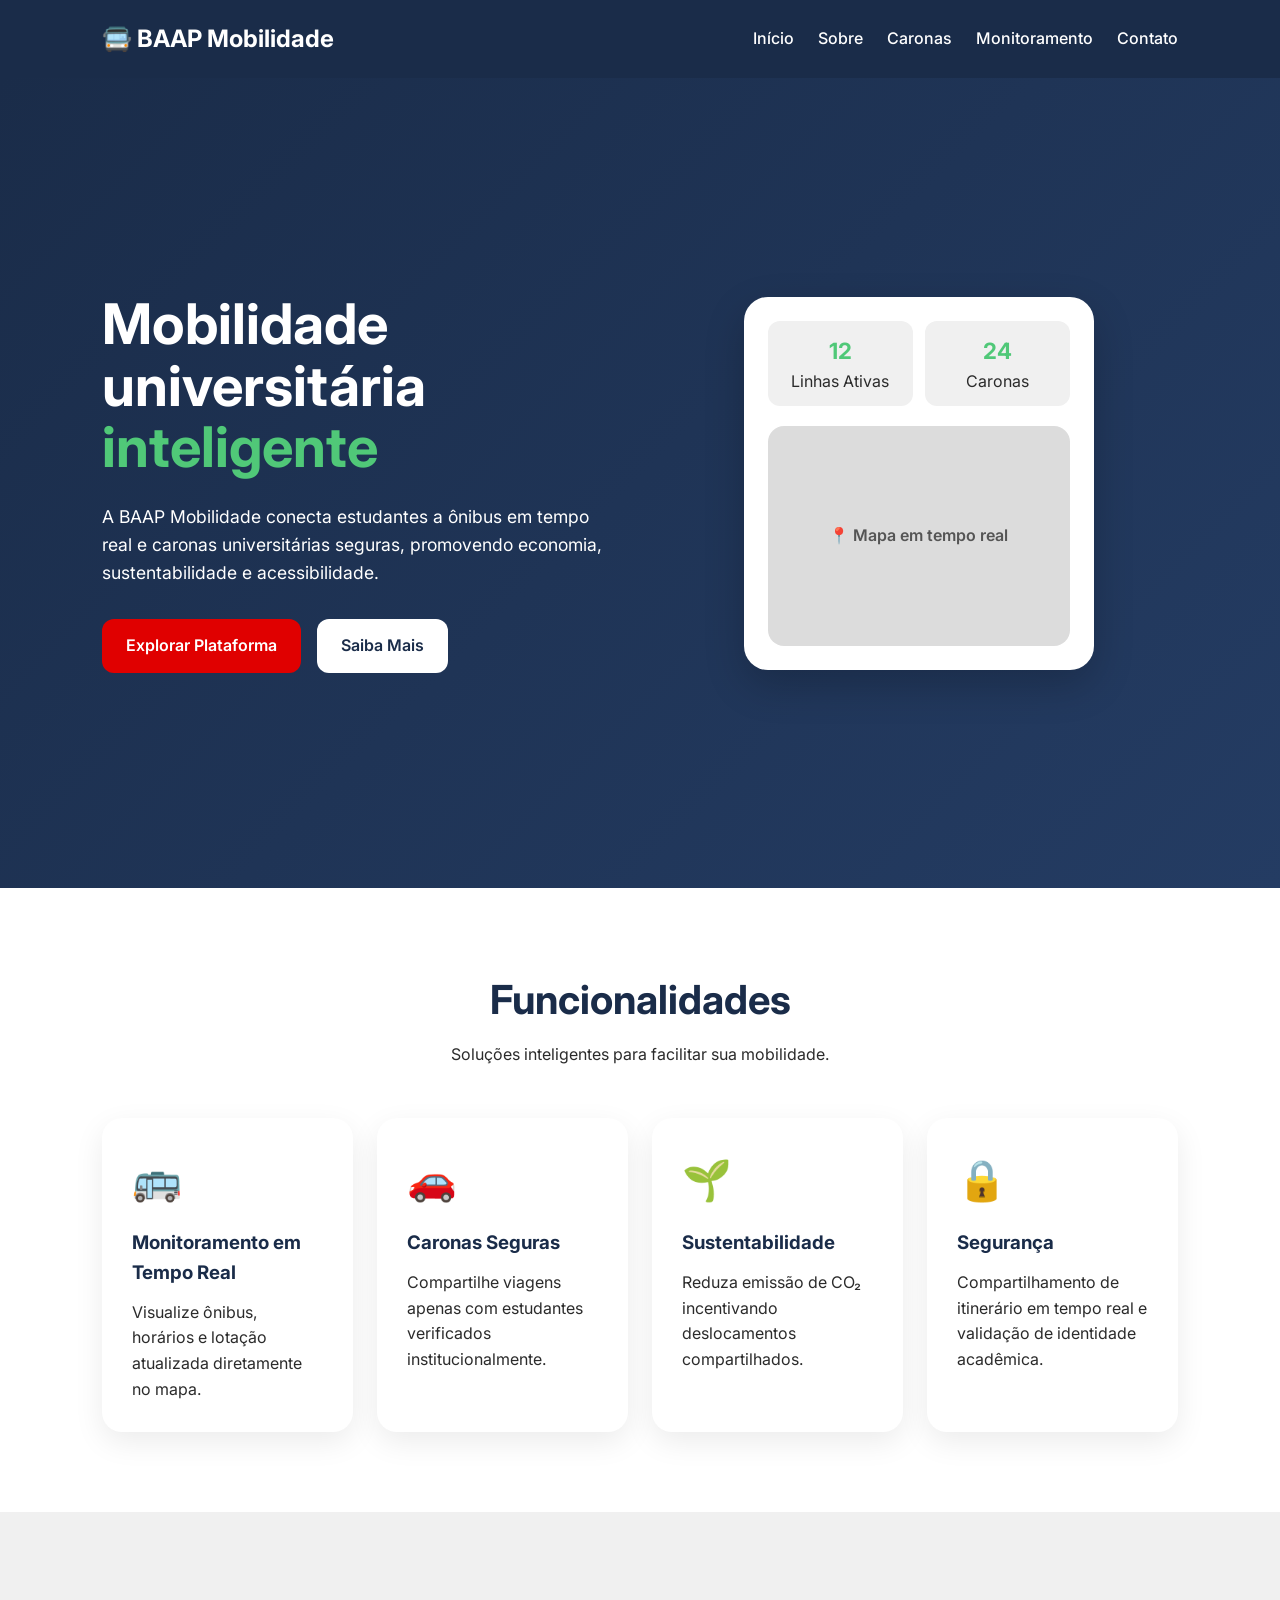
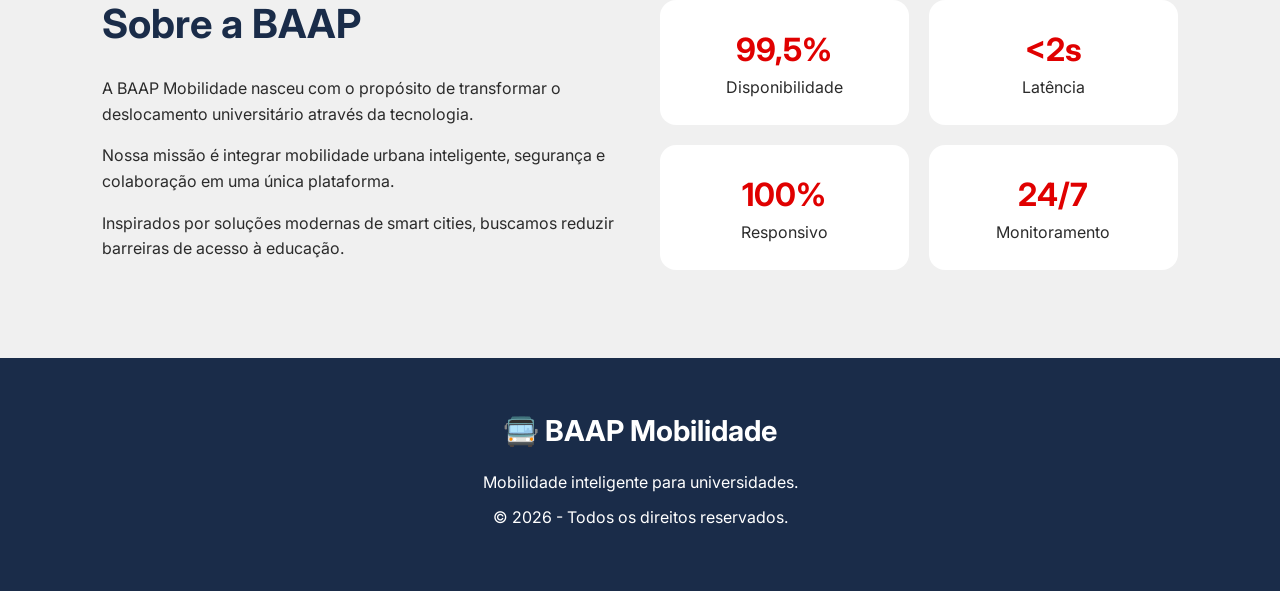
==== index.html @ 91252daf "começo dp projeot - Adicionado doc - Feito pagina (necessario ajustes) - feito arquivo banco de dado" ====
<!DOCTYPE html>
<html lang="pt-BR">
<head>
  <meta charset="UTF-8" />
  <meta name="viewport" content="width=device-width, initial-scale=1.0"/>

  <title>BAAP Mobilidade</title>

  <meta
    name="description"
    content="Plataforma inteligente de mobilidade universitária com monitoramento de ônibus em tempo real e sistema seguro de caronas compartilhadas."
  />

  <link rel="preconnect" href="https://fonts.googleapis.com">
  <link rel="preconnect" href="https://fonts.gstatic.com" crossorigin>

  <link
    href="https://fonts.googleapis.com/css2?family=Inter:wght@300;400;500;600;700&display=swap"
    rel="stylesheet"
  />

  <style>

    *{
      margin:0;
      padding:0;
      box-sizing:border-box;
    }

    :root{
      --red:#E00000;
      --blue:#1A2C49;
      --green:#50C878;
      --light:#F0F0F0;
      --white:#FFFFFF;
      --text:#2b2b2b;
    }

    body{
      font-family:'Inter', sans-serif;
      background:var(--white);
      color:var(--text);
      line-height:1.6;
    }

    header{
      width:100%;
      background:var(--blue);
      color:var(--white);
      padding:20px 8%;
      display:flex;
      align-items:center;
      justify-content:space-between;
      position:sticky;
      top:0;
      z-index:999;
    }

    .logo{
      font-size:1.5rem;
      font-weight:700;
    }

    nav ul{
      display:flex;
      list-style:none;
      gap:24px;
    }

    nav a{
      color:var(--white);
      text-decoration:none;
      font-weight:500;
      transition:.3s;
    }

    nav a:hover{
      color:var(--green);
    }

    .hero{
      min-height:90vh;
      display:flex;
      align-items:center;
      justify-content:space-between;
      padding:60px 8%;
      background:linear-gradient(
        135deg,
        #1A2C49 0%,
        #243c63 100%
      );
      color:white;
      gap:40px;
      flex-wrap:wrap;
    }

    .hero-text{
      flex:1;
      min-width:300px;
    }

    .hero-text h1{
      font-size:3.5rem;
      line-height:1.1;
      margin-bottom:24px;
    }

    .hero-text span{
      color:var(--green);
    }

    .hero-text p{
      font-size:1.1rem;
      margin-bottom:32px;
      max-width:600px;
    }

    .hero-buttons{
      display:flex;
      gap:16px;
      flex-wrap:wrap;
    }

    .btn{
      padding:14px 24px;
      border:none;
      border-radius:12px;
      cursor:pointer;
      font-size:1rem;
      font-weight:600;
      transition:.3s;
      text-decoration:none;
      display:inline-block;
    }

    .btn-primary{
      background:var(--red);
      color:white;
    }

    .btn-primary:hover{
      background:#b80000;
      transform:translateY(-2px);
    }

    .btn-secondary{
      background:white;
      color:var(--blue);
    }

    .btn-secondary:hover{
      transform:translateY(-2px);
    }

    .hero-image{
      flex:1;
      min-width:300px;
      display:flex;
      justify-content:center;
    }

    .hero-card{
      background:white;
      width:350px;
      border-radius:24px;
      padding:24px;
      color:var(--text);
      box-shadow:0 15px 40px rgba(0,0,0,0.2);
    }

    .status{
      display:flex;
      justify-content:space-between;
      margin-bottom:20px;
    }

    .status-item{
      background:var(--light);
      padding:12px;
      border-radius:12px;
      width:48%;
      text-align:center;
    }

    .status-item h3{
      color:var(--green);
      font-size:1.4rem;
    }

    .map{
      background:#dcdcdc;
      border-radius:16px;
      height:220px;
      display:flex;
      align-items:center;
      justify-content:center;
      font-weight:600;
      color:#555;
    }

    section{
      padding:80px 8%;
    }

    .section-title{
      text-align:center;
      margin-bottom:50px;
    }

    .section-title h2{
      font-size:2.5rem;
      color:var(--blue);
      margin-bottom:10px;
    }

    .cards{
      display:grid;
      grid-template-columns:repeat(auto-fit,minmax(250px,1fr));
      gap:24px;
    }

    .card{
      background:white;
      padding:30px;
      border-radius:20px;
      box-shadow:0 10px 30px rgba(0,0,0,0.08);
      transition:.3s;
    }

    .card:hover{
      transform:translateY(-8px);
    }

    .card-icon{
      font-size:2.5rem;
      margin-bottom:16px;
    }

    .card h3{
      color:var(--blue);
      margin-bottom:12px;
    }

    .about{
      background:var(--light);
    }

    .about-content{
      display:grid;
      grid-template-columns:1fr 1fr;
      gap:40px;
      align-items:center;
    }

    .about-text h2{
      color:var(--blue);
      font-size:2.5rem;
      margin-bottom:20px;
    }

    .about-text p{
      margin-bottom:16px;
    }

    .metrics{
      display:grid;
      grid-template-columns:repeat(2,1fr);
      gap:20px;
    }

    .metric{
      background:white;
      padding:24px;
      border-radius:16px;
      text-align:center;
    }

    .metric h3{
      color:var(--red);
      font-size:2rem;
    }

    footer{
      background:var(--blue);
      color:white;
      padding:50px 8%;
      text-align:center;
    }

    footer h3{
      margin-bottom:16px;
      font-size:1.8rem;
    }

    footer p{
      margin-bottom:10px;
    }

    @media(max-width:900px){

      .hero{
        flex-direction:column;
        text-align:center;
      }

      .hero-text h1{
        font-size:2.7rem;
      }

      .about-content{
        grid-template-columns:1fr;
      }

      nav ul{
        gap:12px;
      }

    }

    @media(max-width:600px){

      header{
        flex-direction:column;
        gap:16px;
      }

      .hero-text h1{
        font-size:2.2rem;
      }

      .hero-card{
        width:100%;
      }

      .metrics{
        grid-template-columns:1fr;
      }

    }

  </style>
</head>

<body>

  <header>

    <div class="logo">
      🚍 BAAP Mobilidade
    </div>

    <nav>
      <ul>
        <li><a href="#">Início</a></li>
        <li><a href="#">Sobre</a></li>
        <li><a href="#">Caronas</a></li>
        <li><a href="#">Monitoramento</a></li>
        <li><a href="#">Contato</a></li>
      </ul>
    </nav>

  </header>

  <section class="hero">

    <div class="hero-text">

      <h1>
        Mobilidade universitária
        <span>inteligente</span>
      </h1>

      <p>
        A BAAP Mobilidade conecta estudantes a ônibus em tempo real
        e caronas universitárias seguras, promovendo economia,
        sustentabilidade e acessibilidade.
      </p>

      <div class="hero-buttons">

        <a href="#" class="btn btn-primary">
          Explorar Plataforma
        </a>

        <a href="#" class="btn btn-secondary">
          Saiba Mais
        </a>

      </div>

    </div>

    <div class="hero-image">

      <div class="hero-card">

        <div class="status">

          <div class="status-item">
            <h3>12</h3>
            <p>Linhas Ativas</p>
          </div>

          <div class="status-item">
            <h3>24</h3>
            <p>Caronas</p>
          </div>

        </div>

        <div class="map">
          📍 Mapa em tempo real
        </div>

      </div>

    </div>

  </section>

  <section>

    <div class="section-title">

      <h2>Funcionalidades</h2>

      <p>
        Soluções inteligentes para facilitar sua mobilidade.
      </p>

    </div>

    <div class="cards">

      <div class="card">

        <div class="card-icon">🚌</div>

        <h3>Monitoramento em Tempo Real</h3>

        <p>
          Visualize ônibus, horários e lotação atualizada
          diretamente no mapa.
        </p>

      </div>

      <div class="card">

        <div class="card-icon">🚗</div>

        <h3>Caronas Seguras</h3>

        <p>
          Compartilhe viagens apenas com estudantes
          verificados institucionalmente.
        </p>

      </div>

      <div class="card">

        <div class="card-icon">🌱</div>

        <h3>Sustentabilidade</h3>

        <p>
          Reduza emissão de CO₂ incentivando
          deslocamentos compartilhados.
        </p>

      </div>

      <div class="card">

        <div class="card-icon">🔒</div>

        <h3>Segurança</h3>

        <p>
          Compartilhamento de itinerário em tempo real
          e validação de identidade acadêmica.
        </p>

      </div>

    </div>

  </section>

  <section class="about">

    <div class="about-content">

      <div class="about-text">

        <h2>Sobre a BAAP</h2>

        <p>
          A BAAP Mobilidade nasceu com o propósito de transformar
          o deslocamento universitário através da tecnologia.
        </p>

        <p>
          Nossa missão é integrar mobilidade urbana inteligente,
          segurança e colaboração em uma única plataforma.
        </p>

        <p>
          Inspirados por soluções modernas de smart cities,
          buscamos reduzir barreiras de acesso à educação.
        </p>

      </div>

      <div class="metrics">

        <div class="metric">
          <h3>99,5%</h3>
          <p>Disponibilidade</p>
        </div>

        <div class="metric">
          <h3>&lt;2s</h3>
          <p>Latência</p>
        </div>

        <div class="metric">
          <h3>100%</h3>
          <p>Responsivo</p>
        </div>

        <div class="metric">
          <h3>24/7</h3>
          <p>Monitoramento</p>
        </div>

      </div>

    </div>

  </section>

  <footer>

    <h3>🚍 BAAP Mobilidade</h3>

    <p>
      Mobilidade inteligente para universidades.
    </p>

    <p>
      © 2026 - Todos os direitos reservados.
    </p>

  </footer>

</body>
</html>
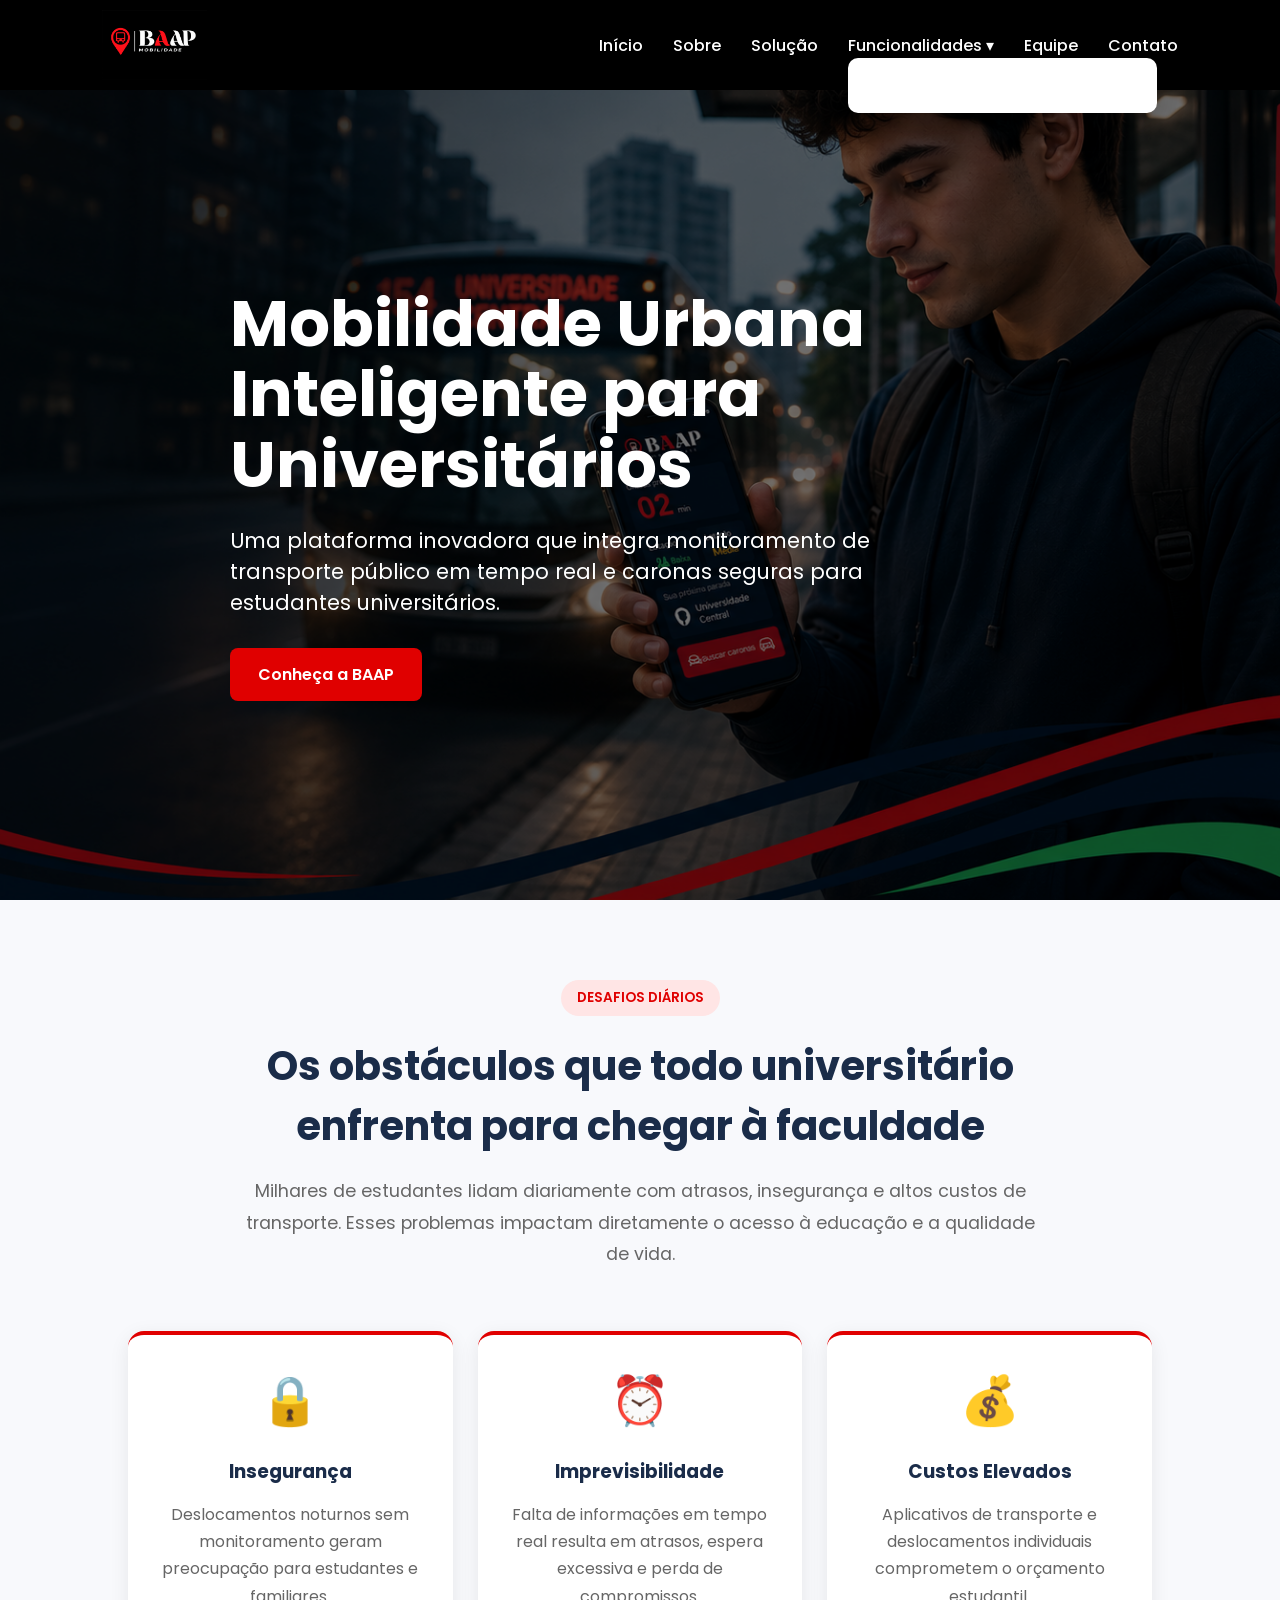
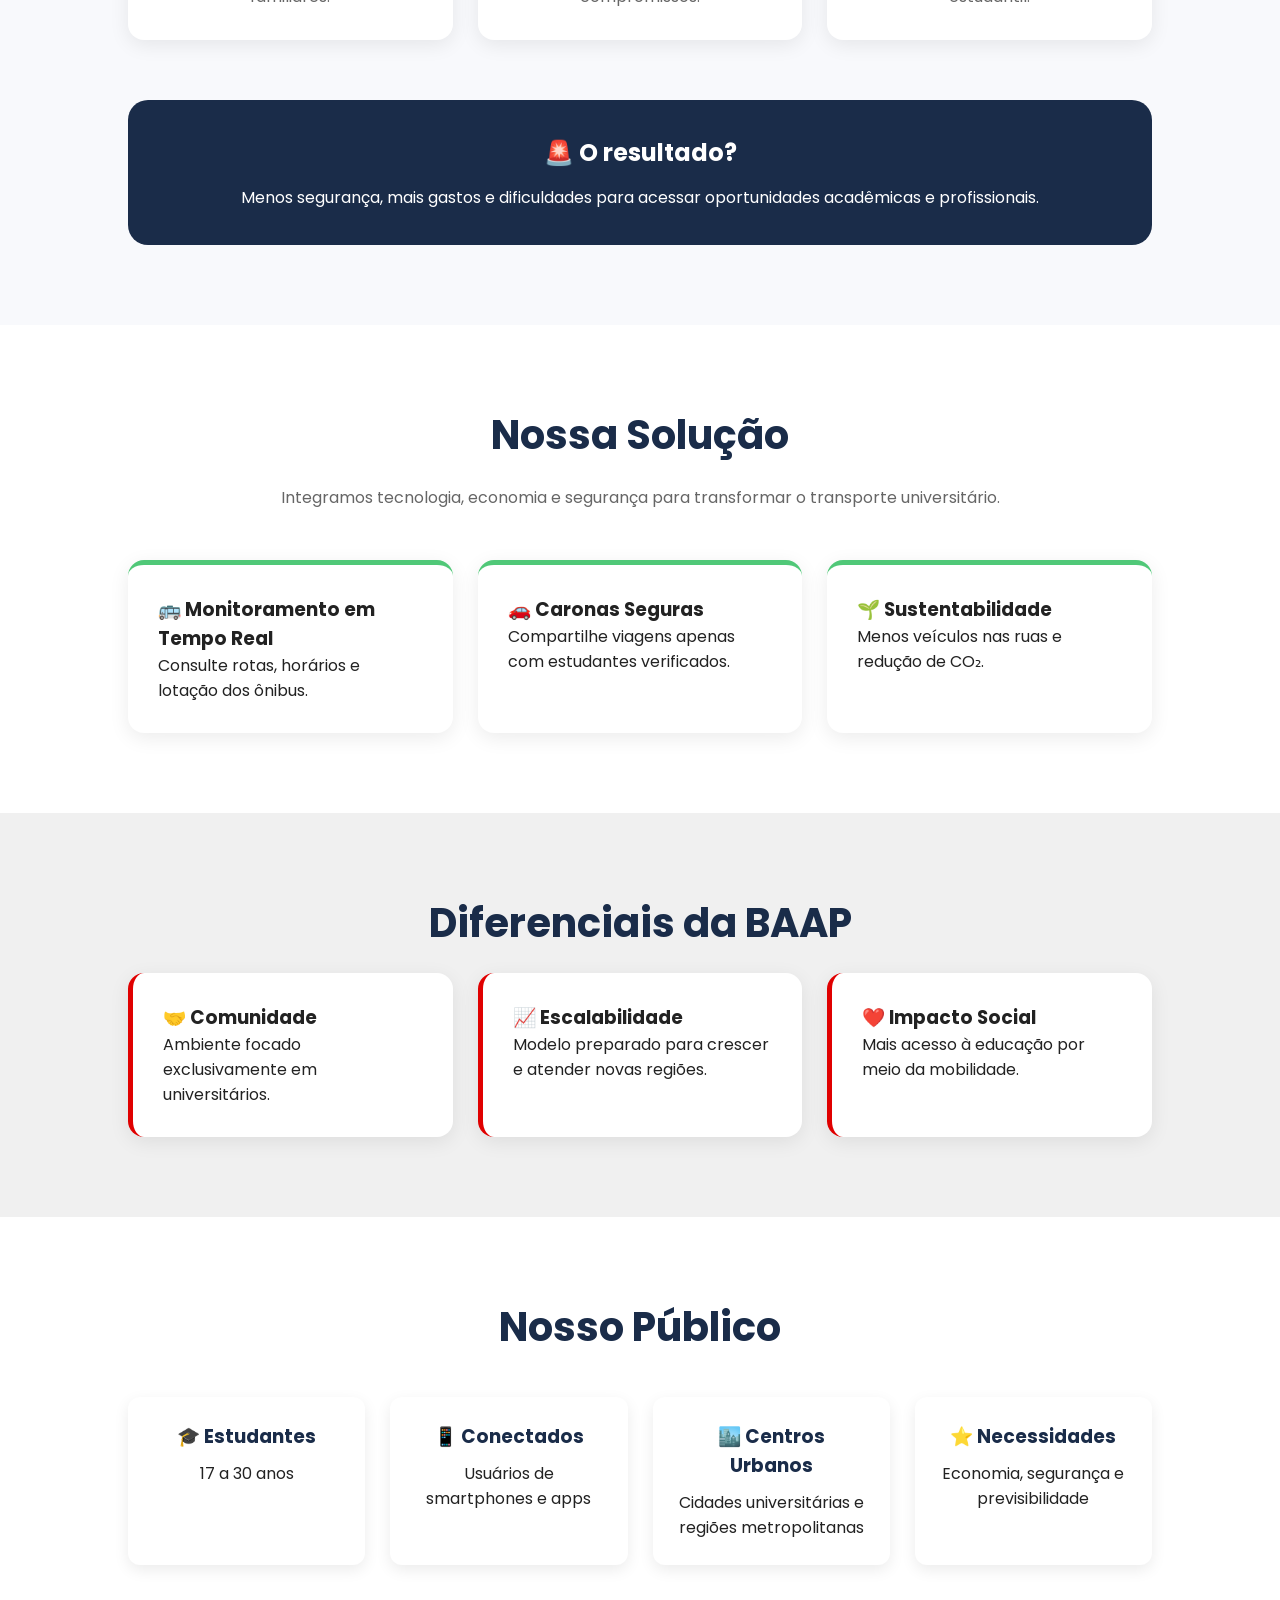
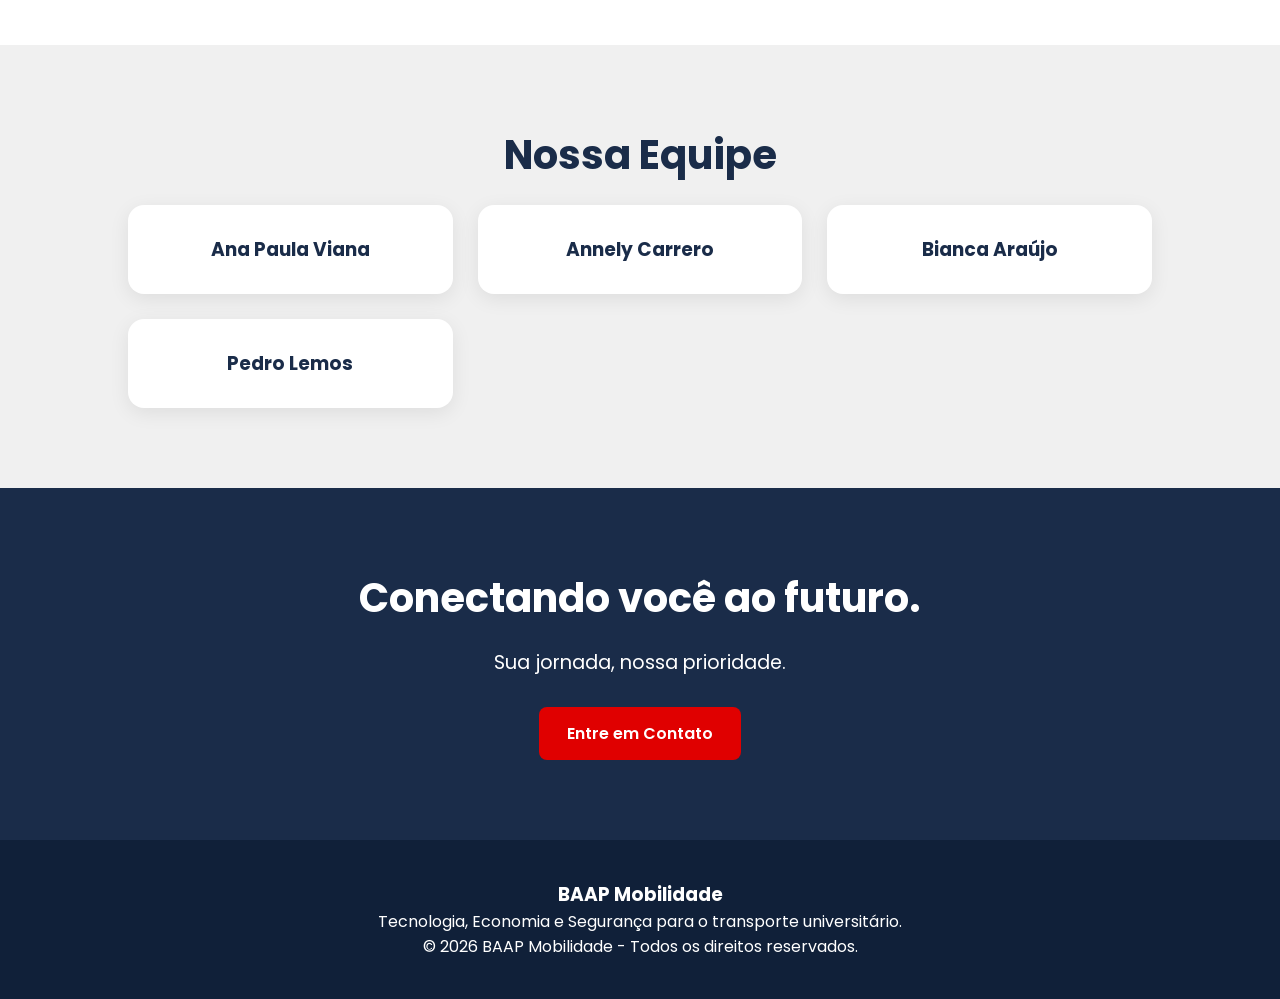
==== commit e4fb93d5: "paginas caronas e monitoramento adicionado paginas de carona e monitoramento  -" ====
--- a/index.html
+++ b/index.html
@@ -1,559 +1,343 @@
 <!DOCTYPE html>
 <html lang="pt-BR">
 <head>
-  <meta charset="UTF-8" />
-  <meta name="viewport" content="width=device-width, initial-scale=1.0"/>
-
-  <title>BAAP Mobilidade</title>
-
-  <meta
-    name="description"
-    content="Plataforma inteligente de mobilidade universitária com monitoramento de ônibus em tempo real e sistema seguro de caronas compartilhadas."
-  />
-
-  <link rel="preconnect" href="https://fonts.googleapis.com">
-  <link rel="preconnect" href="https://fonts.gstatic.com" crossorigin>
-
-  <link
-    href="https://fonts.googleapis.com/css2?family=Inter:wght@300;400;500;600;700&display=swap"
-    rel="stylesheet"
-  />
-
-  <style>
-
-    *{
-      margin:0;
-      padding:0;
-      box-sizing:border-box;
-    }
-
-    :root{
-      --red:#E00000;
-      --blue:#1A2C49;
-      --green:#50C878;
-      --light:#F0F0F0;
-      --white:#FFFFFF;
-      --text:#2b2b2b;
-    }
-
-    body{
-      font-family:'Inter', sans-serif;
-      background:var(--white);
-      color:var(--text);
-      line-height:1.6;
-    }
-
-    header{
-      width:100%;
-      background:var(--blue);
-      color:var(--white);
-      padding:20px 8%;
-      display:flex;
-      align-items:center;
-      justify-content:space-between;
-      position:sticky;
-      top:0;
-      z-index:999;
-    }
-
-    .logo{
-      font-size:1.5rem;
-      font-weight:700;
-    }
-
-    nav ul{
-      display:flex;
-      list-style:none;
-      gap:24px;
-    }
-
-    nav a{
-      color:var(--white);
-      text-decoration:none;
-      font-weight:500;
-      transition:.3s;
-    }
-
-    nav a:hover{
-      color:var(--green);
-    }
-
-    .hero{
-      min-height:90vh;
-      display:flex;
-      align-items:center;
-      justify-content:space-between;
-      padding:60px 8%;
-      background:linear-gradient(
-        135deg,
-        #1A2C49 0%,
-        #243c63 100%
-      );
-      color:white;
-      gap:40px;
-      flex-wrap:wrap;
-    }
-
-    .hero-text{
-      flex:1;
-      min-width:300px;
-    }
-
-    .hero-text h1{
-      font-size:3.5rem;
-      line-height:1.1;
-      margin-bottom:24px;
-    }
-
-    .hero-text span{
-      color:var(--green);
-    }
-
-    .hero-text p{
-      font-size:1.1rem;
-      margin-bottom:32px;
-      max-width:600px;
-    }
-
-    .hero-buttons{
-      display:flex;
-      gap:16px;
-      flex-wrap:wrap;
-    }
-
-    .btn{
-      padding:14px 24px;
-      border:none;
-      border-radius:12px;
-      cursor:pointer;
-      font-size:1rem;
-      font-weight:600;
-      transition:.3s;
-      text-decoration:none;
-      display:inline-block;
-    }
-
-    .btn-primary{
-      background:var(--red);
-      color:white;
-    }
-
-    .btn-primary:hover{
-      background:#b80000;
-      transform:translateY(-2px);
-    }
-
-    .btn-secondary{
-      background:white;
-      color:var(--blue);
-    }
-
-    .btn-secondary:hover{
-      transform:translateY(-2px);
-    }
-
-    .hero-image{
-      flex:1;
-      min-width:300px;
-      display:flex;
-      justify-content:center;
-    }
-
-    .hero-card{
-      background:white;
-      width:350px;
-      border-radius:24px;
-      padding:24px;
-      color:var(--text);
-      box-shadow:0 15px 40px rgba(0,0,0,0.2);
-    }
-
-    .status{
-      display:flex;
-      justify-content:space-between;
-      margin-bottom:20px;
-    }
-
-    .status-item{
-      background:var(--light);
-      padding:12px;
-      border-radius:12px;
-      width:48%;
-      text-align:center;
-    }
-
-    .status-item h3{
-      color:var(--green);
-      font-size:1.4rem;
-    }
-
-    .map{
-      background:#dcdcdc;
-      border-radius:16px;
-      height:220px;
-      display:flex;
-      align-items:center;
-      justify-content:center;
-      font-weight:600;
-      color:#555;
-    }
-
-    section{
-      padding:80px 8%;
-    }
-
-    .section-title{
-      text-align:center;
-      margin-bottom:50px;
-    }
-
-    .section-title h2{
-      font-size:2.5rem;
-      color:var(--blue);
-      margin-bottom:10px;
-    }
-
-    .cards{
-      display:grid;
-      grid-template-columns:repeat(auto-fit,minmax(250px,1fr));
-      gap:24px;
-    }
-
-    .card{
-      background:white;
-      padding:30px;
-      border-radius:20px;
-      box-shadow:0 10px 30px rgba(0,0,0,0.08);
-      transition:.3s;
-    }
-
-    .card:hover{
-      transform:translateY(-8px);
-    }
-
-    .card-icon{
-      font-size:2.5rem;
-      margin-bottom:16px;
-    }
-
-    .card h3{
-      color:var(--blue);
-      margin-bottom:12px;
-    }
-
-    .about{
-      background:var(--light);
-    }
-
-    .about-content{
-      display:grid;
-      grid-template-columns:1fr 1fr;
-      gap:40px;
-      align-items:center;
-    }
-
-    .about-text h2{
-      color:var(--blue);
-      font-size:2.5rem;
-      margin-bottom:20px;
-    }
-
-    .about-text p{
-      margin-bottom:16px;
-    }
-
-    .metrics{
-      display:grid;
-      grid-template-columns:repeat(2,1fr);
-      gap:20px;
-    }
-
-    .metric{
-      background:white;
-      padding:24px;
-      border-radius:16px;
-      text-align:center;
-    }
-
-    .metric h3{
-      color:var(--red);
-      font-size:2rem;
-    }
-
-    footer{
-      background:var(--blue);
-      color:white;
-      padding:50px 8%;
-      text-align:center;
-    }
-
-    footer h3{
-      margin-bottom:16px;
-      font-size:1.8rem;
-    }
-
-    footer p{
-      margin-bottom:10px;
-    }
-
-    @media(max-width:900px){
-
-      .hero{
-        flex-direction:column;
-        text-align:center;
-      }
-
-      .hero-text h1{
-        font-size:2.7rem;
-      }
-
-      .about-content{
-        grid-template-columns:1fr;
-      }
-
-      nav ul{
-        gap:12px;
-      }
-
-    }
-
-    @media(max-width:600px){
-
-      header{
-        flex-direction:column;
-        gap:16px;
-      }
-
-      .hero-text h1{
-        font-size:2.2rem;
-      }
-
-      .hero-card{
-        width:100%;
-      }
-
-      .metrics{
-        grid-template-columns:1fr;
-      }
-
-    }
-
-  </style>
+<meta charset="UTF-8">
+<meta name="viewport" content="width=device-width, initial-scale=1.0">
+
+<title>BAAP Mobilidade Urbana Inteligente</title>
+
+<link rel="stylesheet" href="css/home.css">
+<link rel="stylesheet" href="css/style.css">
+<link rel="stylesheet" href="css/responsive.css">
+
+<link href="https://fonts.googleapis.com/css2?family=Poppins:wght@300;400;500;600;700&display=swap" rel="stylesheet">
+<link rel="preconnect" href="https://fonts.googleapis.com">
+<link rel="preconnect" href="https://fonts.gstatic.com" crossorigin>
+<link href="https://fonts.googleapis.com/css2?family=Poppins:wght@300;400;500;600;700&display=swap" rel="stylesheet">
 </head>
 
+<script src="js/menu.js"></script>
+
 <body>
 
-  <header>
+<header class="header-pages">
 
     <div class="logo">
-      🚍 BAAP Mobilidade
-    </div>
+       <a href="index.html"></a>
+    <img src="assets/images/logo-baap5.png" alt="Logo BAAP">
+    </div>
+ 
 
     <nav>
-      <ul>
-        <li><a href="#">Início</a></li>
-        <li><a href="#">Sobre</a></li>
-        <li><a href="#">Caronas</a></li>
-        <li><a href="#">Monitoramento</a></li>
-        <li><a href="#">Contato</a></li>
-      </ul>
-    </nav>
-
-  </header>
-
-  <section class="hero">
-
-    <div class="hero-text">
-
-      <h1>
-        Mobilidade universitária
-        <span>inteligente</span>
-      </h1>
-
-      <p>
-        A BAAP Mobilidade conecta estudantes a ônibus em tempo real
-        e caronas universitárias seguras, promovendo economia,
-        sustentabilidade e acessibilidade.
-      </p>
-
-      <div class="hero-buttons">
-
-        <a href="#" class="btn btn-primary">
-          Explorar Plataforma
-        </a>
-
-        <a href="#" class="btn btn-secondary">
-          Saiba Mais
-        </a>
-
-      </div>
-
-    </div>
-
-    <div class="hero-image">
-
-      <div class="hero-card">
-
-        <div class="status">
-
-          <div class="status-item">
-            <h3>12</h3>
-            <p>Linhas Ativas</p>
-          </div>
-
-          <div class="status-item">
-            <h3>24</h3>
-            <p>Caronas</p>
-          </div>
-
-        </div>
-
-        <div class="map">
-          📍 Mapa em tempo real
-        </div>
-
-      </div>
-
-    </div>
-
-  </section>
-
-  <section>
-
-    <div class="section-title">
-
-      <h2>Funcionalidades</h2>
-
-      <p>
-        Soluções inteligentes para facilitar sua mobilidade.
-      </p>
+    <ul>
+
+        <li><a href="#inicio">Início</a></li>
+
+        <li><a href="pages/sobre.html">Sobre</a></li>
+
+        <li><a href="#solucao">Solução</a></li>
+
+        <li class="dropdown">
+
+    <a href="#" id="menuFuncionalidades">
+        Funcionalidades ▾
+    </a>
+
+    <ul class="dropdown-menu" id="submenuFuncionalidades">
+
+        <li>
+            <a href="pages/monitoramento.html">
+                Monitoramento
+            </a>
+        </li>
+
+        <li>
+            <a href="pages/caronas.html">
+                Caronas
+            </a>
+        </li>
+
+    </ul>
+
+</li>
+
+        <li><a href="pages/equipe.html">Equipe</a></li>
+
+        <li><a href="pages/contato.html">Contato</a></li>
+
+    </ul>
+</nav>
+    <!-- <nav>
+        <ul>
+            <li><a href="#inicio">Início</a></li>
+            <li><a href="#problema">Problema</a></li>
+            <li><a href="#solucao">Solução</a></li>
+            <li><a href="#equipe">Equipe</a></li>
+            <li><a href="pages/contato.html">Contato</a></li>
+        </ul>
+    </nav> -->
+
+</header>
+
+
+<section class="hero" id="inicio">
+
+    <div class="overlay"></div>
+
+    <div class="hero-content">
+
+        <div class="hero-text">
+
+            <h1>
+                Mobilidade Urbana Inteligente
+                para Universitários
+            </h1>
+
+            <p>
+                Uma plataforma inovadora que integra monitoramento de
+                transporte público em tempo real e caronas seguras para
+                estudantes universitários.
+            </p>
+
+            <a href="#solucao" class="btn">
+                Conheça a BAAP
+            </a>
+
+        </div>
+
+    </div>
+
+</section>
+
+<section class="problema" id="problema">
+
+    <div class="section-header">
+
+        <span class="tag">DESAFIOS DIÁRIOS</span>
+
+        <h2>Os obstáculos que todo universitário enfrenta para chegar à faculdade</h2>
+
+        <p>
+            Milhares de estudantes lidam diariamente com atrasos, insegurança
+            e altos custos de transporte. Esses problemas impactam diretamente
+            o acesso à educação e a qualidade de vida.
+        </p>
 
     </div>
 
     <div class="cards">
 
-      <div class="card">
-
-        <div class="card-icon">🚌</div>
-
-        <h3>Monitoramento em Tempo Real</h3>
+        <div class="card problema-card">
+
+            <div class="icon">🔒</div>
+
+            <h3>Insegurança</h3>
+
+            <p>
+                Deslocamentos noturnos sem monitoramento geram preocupação
+                para estudantes e familiares.
+            </p>
+
+        </div>
+
+        <div class="card problema-card">
+
+            <div class="icon">⏰</div>
+
+            <h3>Imprevisibilidade</h3>
+
+            <p>
+                Falta de informações em tempo real resulta em atrasos,
+                espera excessiva e perda de compromissos.
+            </p>
+
+        </div>
+
+        <div class="card problema-card">
+
+            <div class="icon">💰</div>
+
+            <h3>Custos Elevados</h3>
+
+            <p>
+                Aplicativos de transporte e deslocamentos individuais
+                comprometem o orçamento estudantil.
+            </p>
+
+        </div>
+
+    </div>
+
+    <div class="impacto">
+
+        <h3>🚨 O resultado?</h3>
 
         <p>
-          Visualize ônibus, horários e lotação atualizada
-          diretamente no mapa.
+            Menos segurança, mais gastos e dificuldades para acessar
+            oportunidades acadêmicas e profissionais.
         </p>
 
-      </div>
-
-      <div class="card">
-
-        <div class="card-icon">🚗</div>
-
-        <h3>Caronas Seguras</h3>
+    </div>
+
+</section>
+
+<section class="solucao" id="solucao">
+
+    <h2>Nossa Solução</h2>
+
+    <p class="subtitle">
+        Integramos tecnologia, economia e segurança para transformar
+        o transporte universitário.
+    </p>
+
+    <div class="cards">
+
+        <div class="card">
+            <h3>🚌 Monitoramento em Tempo Real</h3>
+            <p>
+                Consulte rotas, horários e lotação dos ônibus.
+            </p>
+        </div>
+
+        <div class="card">
+            <h3>🚗 Caronas Seguras</h3>
+            <p>
+                Compartilhe viagens apenas com estudantes verificados.
+            </p>
+        </div>
+
+        <div class="card">
+            <h3>🌱 Sustentabilidade</h3>
+            <p>
+                Menos veículos nas ruas e redução de CO₂.
+            </p>
+        </div>
+
+    </div>
+
+</section>
+
+<section class="diferenciais">
+
+    <h2>Diferenciais da BAAP</h2>
+
+    <div class="cards">
+
+        <div class="card">
+            <h3>🤝 Comunidade</h3>
+
+            <p>
+                Ambiente focado exclusivamente em universitários.
+            </p>
+        </div>
+
+        <div class="card">
+            <h3>📈 Escalabilidade</h3>
+
+            <p>
+                Modelo preparado para crescer e atender novas regiões.
+            </p>
+        </div>
+
+        <div class="card">
+            <h3>❤️ Impacto Social</h3>
+
+            <p>
+                Mais acesso à educação por meio da mobilidade.
+            </p>
+        </div>
+
+    </div>
+
+</section>
+
+<section class="publico">
+
+    <h2>Nosso Público</h2>
+
+    <div class="publico-grid">
+
+        <div class="item">
+            <h3>🎓 Estudantes</h3>
+            <p>17 a 30 anos</p>
+        </div>
+
+        <div class="item">
+            <h3>📱 Conectados</h3>
+            <p>Usuários de smartphones e apps</p>
+        </div>
+
+        <div class="item">
+            <h3>🏙️ Centros Urbanos</h3>
+            <p>Cidades universitárias e regiões metropolitanas</p>
+        </div>
+
+        <div class="item">
+            <h3>⭐ Necessidades</h3>
+            <p>Economia, segurança e previsibilidade</p>
+        </div>
+
+    </div>
+
+</section>
+
+<section class="equipe" id="equipe">
+
+    <h2>Nossa Equipe</h2>
+
+    <div class="cards">
+
+        <div class="card">
+            <h3>Ana Paula Viana</h3>
+        </div>
+
+        <div class="card">
+            <h3>Annely Carrero</h3>
+        </div>
+
+        <div class="card">
+            <h3>Bianca Araújo</h3>
+        </div>
+
+        <div class="card">
+            <h3>Pedro Lemos</h3>
+        </div>
+
+    </div>
+
+</section>
+
+<section class="cta">
+
+    <h2>Conectando você ao futuro.</h2>
+
+    <p>
+        Sua jornada, nossa prioridade.
+    </p>
+
+    <a href="pages/contato.html" class="btn">
+        Entre em Contato
+    </a>
+
+</section>
+
+<footer>
+
+    <div class="footer-content">
+
+        <h3>BAAP Mobilidade</h3>
 
         <p>
-          Compartilhe viagens apenas com estudantes
-          verificados institucionalmente.
+            Tecnologia, Economia e Segurança para o transporte universitário.
         </p>
 
-      </div>
-
-      <div class="card">
-
-        <div class="card-icon">🌱</div>
-
-        <h3>Sustentabilidade</h3>
-
         <p>
-          Reduza emissão de CO₂ incentivando
-          deslocamentos compartilhados.
+            © 2026 BAAP Mobilidade - Todos os direitos reservados.
         </p>
 
-      </div>
-
-      <div class="card">
-
-        <div class="card-icon">🔒</div>
-
-        <h3>Segurança</h3>
-
-        <p>
-          Compartilhamento de itinerário em tempo real
-          e validação de identidade acadêmica.
-        </p>
-
-      </div>
-
-    </div>
-
-  </section>
-
-  <section class="about">
-
-    <div class="about-content">
-
-      <div class="about-text">
-
-        <h2>Sobre a BAAP</h2>
-
-        <p>
-          A BAAP Mobilidade nasceu com o propósito de transformar
-          o deslocamento universitário através da tecnologia.
-        </p>
-
-        <p>
-          Nossa missão é integrar mobilidade urbana inteligente,
-          segurança e colaboração em uma única plataforma.
-        </p>
-
-        <p>
-          Inspirados por soluções modernas de smart cities,
-          buscamos reduzir barreiras de acesso à educação.
-        </p>
-
-      </div>
-
-      <div class="metrics">
-
-        <div class="metric">
-          <h3>99,5%</h3>
-          <p>Disponibilidade</p>
-        </div>
-
-        <div class="metric">
-          <h3>&lt;2s</h3>
-          <p>Latência</p>
-        </div>
-
-        <div class="metric">
-          <h3>100%</h3>
-          <p>Responsivo</p>
-        </div>
-
-        <div class="metric">
-          <h3>24/7</h3>
-          <p>Monitoramento</p>
-        </div>
-
-      </div>
-
-    </div>
-
-  </section>
-
-  <footer>
-
-    <h3>🚍 BAAP Mobilidade</h3>
-
-    <p>
-      Mobilidade inteligente para universidades.
-    </p>
-
-    <p>
-      © 2026 - Todos os direitos reservados.
-    </p>
-
-  </footer>
+    </div>
+
+</footer>
 
 </body>
 </html>
--- a/css/home.css
+++ b/css/home.css
@@ -0,0 +1,241 @@
+/* HEADER */
+
+header{
+    background:#000;
+    color:white;
+    padding:20px 10%;
+    display:flex;
+    justify-content:space-between;
+    align-items:center;
+    position:sticky;
+    top:0;
+    z-index:999;
+}
+
+
+
+nav ul{
+    display:flex;
+    gap:30px;
+    align-items:center;
+}
+
+nav ul li{
+    position:relative;
+}
+
+nav a{
+    color:white;
+    font-weight:500;
+}
+
+
+/* HERO */
+.hero{
+    min-height:90vh;
+
+    background-image:url('../assets/images/jovem-app.png');
+
+    background-size:cover;
+    background-position:center;
+    background-repeat:no-repeat;
+
+    /* Faz a imagem ficar parada */
+    background-attachment:fixed;
+
+    position:relative;
+
+    display:flex;
+    align-items:center;
+}
+
+.overlay{
+    position:absolute;
+    inset:0;
+
+    background:rgba(0,0,0,.55);
+}
+
+.hero-content{
+    position:relative;
+    z-index:2;
+
+    width:100%;
+    padding:0 10%;
+}
+
+.hero-text{
+    max-width:700px;
+    color:white;
+}
+
+.hero-text h1{
+    font-size:4rem;
+    line-height:1.1;
+    margin-bottom:25px;
+}
+
+.hero-text p{
+    font-size:1.3rem;
+    margin-bottom:30px;
+}
+
+
+
+/* PROBLEMA */
+
+.problema{
+    background:#f8f9fc;
+}
+
+.section-header{
+    max-width:800px;
+    margin:0 auto 60px;
+    text-align:center;
+}
+
+.tag{
+    display:inline-block;
+    background:#ffe5e5;
+    color:#E00000;
+    padding:8px 16px;
+    border-radius:30px;
+    font-size:.85rem;
+    font-weight:600;
+    margin-bottom:20px;
+}
+
+.section-header h2{
+    margin-bottom:20px;
+}
+
+.section-header p{
+    color:#666;
+    font-size:1.1rem;
+    line-height:1.8;
+}
+
+.problema-card{
+    text-align:center;
+    padding:40px 30px;
+    border-top:4px solid #E00000;
+}
+
+.icon{
+    font-size:3rem;
+    margin-bottom:20px;
+}
+
+.problema-card h3{
+    color:#1A2C49;
+    margin-bottom:15px;
+}
+
+.problema-card p{
+    color:#666;
+    line-height:1.7;
+}
+
+.impacto{
+    margin-top:60px;
+    text-align:center;
+    background:#1A2C49;
+    color:white;
+    padding:35px;
+    border-radius:20px;
+}
+
+.impacto h3{
+    margin-bottom:15px;
+    font-size:1.5rem;
+}
+
+/* SOLUÇÃO */
+
+.solucao{
+    background:white;
+}
+
+.subtitle{
+    text-align:center;
+    max-width:800px;
+    margin:auto;
+    margin-bottom:50px;
+    color:#666;
+}
+
+.solucao .card{
+    border-top:5px solid var(--green);
+}
+
+/* DIFERENCIAIS */
+
+.diferenciais{
+    background:var(--light);
+}
+
+.diferenciais .card{
+    border-left:5px solid var(--red);
+}
+
+/* PUBLICO */
+
+.publico-grid{
+    display:grid;
+    grid-template-columns:repeat(auto-fit,minmax(220px,1fr));
+    gap:25px;
+    margin-top:40px;
+}
+
+.item{
+    background:white;
+    padding:25px;
+    border-radius:12px;
+    text-align:center;
+    box-shadow:0 5px 15px rgba(0,0,0,.08);
+}
+
+.item h3{
+    color:var(--blue);
+    margin-bottom:10px;
+}
+
+/* EQUIPE */
+
+.equipe{
+    background:var(--light);
+}
+
+.equipe .card{
+    text-align:center;
+}
+
+.equipe h3{
+    color:var(--blue);
+}
+
+/* CTA */
+
+.cta{
+    background:var(--blue);
+    color:white;
+    text-align:center;
+}
+
+.cta h2{
+    color:white;
+}
+
+.cta p{
+    margin:20px 0 30px;
+    font-size:1.2rem;
+}
+
+/* FOOTER */
+
+footer{
+    background:#102039;
+    color:white;
+    text-align:center;
+    padding:40px;
+}
--- a/css/style.css
+++ b/css/style.css
@@ -0,0 +1,180 @@
+*{
+    margin:0;
+    padding:0;
+    box-sizing:border-box;
+    font-family:'Poppins', sans-serif;
+}
+
+:root{
+    --red:#E00000;
+    --blue:#1A2C49;
+    --green:#50C878;
+    --light:#F0F0F0;
+    --white:#FFFFFF;
+    --dark:#222;
+}
+.header-pages{
+
+    background:#000;
+    color:white;
+    height:90px;
+    padding:0 8%;
+    display:flex;
+    justify-content:space-between;
+    align-items:center;
+    position:sticky;
+    top:0;
+    z-index:999;
+}
+
+.header-pages .logo img{
+
+    height: 70px;;
+    width:auto;
+    transition:.3s;
+}
+
+.header-pages .logo img:hover{
+
+    transform:scale(1.05);
+}
+
+.header-pages nav ul{
+
+    display:flex;
+    align-items:center;
+    gap:30px;
+    list-style:none;
+}
+
+.header-pages nav a{
+
+    color:white;
+    font-weight:500;
+    transition:.3s;
+}
+
+.header-pages nav a:hover{
+
+    color:#50C878;
+}
+
+
+.logo{
+    display:flex;
+    align-items:center;
+}
+
+.logo img{
+    height:60px;
+    width:auto;
+    display:block;
+    object-fit:contain;
+}
+
+body{
+    font-family:'Poppins',sans-serif;
+    color:var(--dark);
+    background:var(--white);
+}
+
+a{
+    text-decoration:none;
+}
+
+ul{
+    list-style:none;
+}
+
+section{
+    padding:80px 10%;
+}
+
+h2{
+    font-size:2.5rem;
+    text-align:center;
+    color:var(--blue);
+    margin-bottom:20px;
+}
+
+.cards{
+    display:grid;
+    grid-template-columns:repeat(auto-fit,minmax(250px,1fr));
+    gap:25px;
+}
+
+.card{
+    background:white;
+    border-radius:16px;
+    padding:30px;
+    box-shadow:0 5px 20px rgba(0,0,0,.08);
+    transition:.3s;
+}
+
+.card:hover{
+    transform:translateY(-5px);
+}
+
+.btn{
+    display:inline-block;
+    background:var(--red);
+    color:white;
+    padding:14px 28px;
+    border-radius:8px;
+    font-weight:600;
+    transition:.3s;
+}
+
+.btn:hover{
+    background:#b90000;
+}
+
+/* Dropdown */
+.dropdown{
+    position:relative;
+}
+
+.dropdown-menu{
+    display:none;
+    position:absolute;
+    top:100%;
+    left:0;
+    background:white;
+    min-width:220px;
+    border-radius:10px;
+    overflow:hidden;
+    box-shadow:0 10px 30px rgba(0,0,0,.15);
+    z-index:999;
+}
+
+.dropdown-menu li{
+    width:100%;
+}
+
+.dropdown-menu a{
+
+    color:#1A2C49;
+    display:block;
+    padding:15px 20px;
+}
+
+.dropdown-menu a:hover{
+    background:#f5f5f5;
+}
+
+/* .dropdown:hover .dropdown-menu{
+    display:block;
+} */
+
+.dropdown-menu.show{
+    display:block;
+}
+
+.dropdown-menu{
+    display:none;
+}
+
+
+.dropdown-menu ul{
+    display:block;
+}
--- a/css/responsive.css
+++ b/css/responsive.css
@@ -0,0 +1,34 @@
+@media(max-width:900px){
+
+    .hero{
+        flex-direction:column;
+        text-align:center;
+    }
+
+    .hero-text h1{
+        font-size:3rem;
+    }
+
+}
+
+@media(max-width:700px){
+
+    header{
+        flex-direction:column;
+        gap:20px;
+    }
+
+    nav ul{
+        flex-wrap:wrap;
+        justify-content:center;
+    }
+
+    .hero-text h1{
+        font-size:2.2rem;
+    }
+
+    section{
+        padding:60px 5%;
+    }
+
+}
